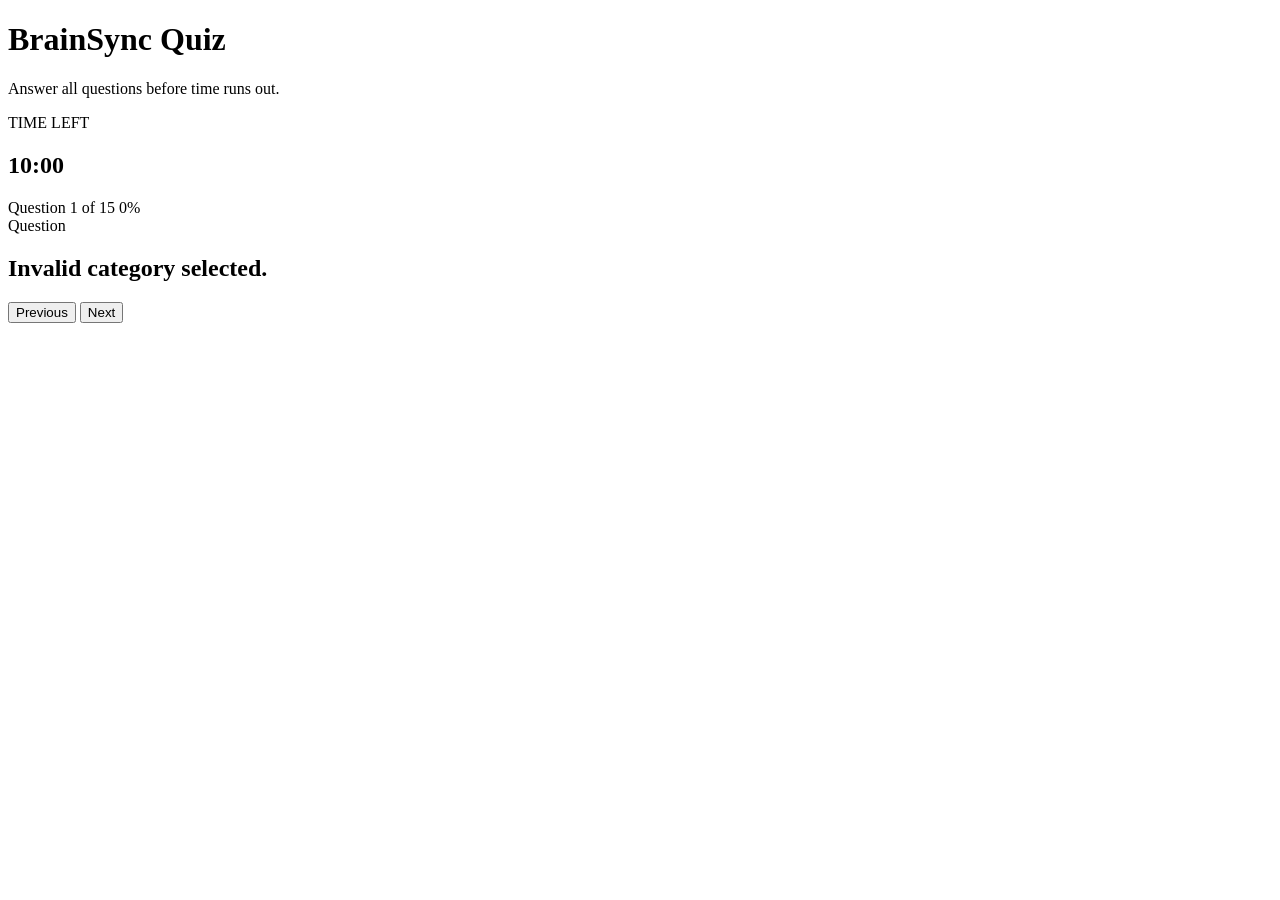
==== quiz/index.html @ c83a1ea0 "Add initial quiz HTML structure" ====
<!DOCTYPE html><html lang="en">
<head>
  <meta charset="UTF-8">
  <meta name="viewport" content="width=device-width, initial-scale=1.0">
  <title>BrainSync Quiz</title>  <link rel="preconnect" href="https://fonts.googleapis.com">
  <link rel="preconnect" href="https://fonts.gstatic.com" crossorigin>  <link href="https://fonts.googleapis.com/css2?family=Playfair+Display:wght@700;800&family=DM+Sans:wght@400;500;700&display=swap" rel="stylesheet">  <link rel="stylesheet" href="quiz.css">
</head><body><div class="container">  <header><div class="header-text">
  <h1 id="quizTitle">BrainSync Quiz</h1>
  <p>Answer all questions before time runs out.</p>
</div>

<div class="timer-card">
  <span>TIME LEFT</span>
  <h2 id="timer">10:00</h2>
</div>

  </header>  <div class="progress-info">
    <span id="questionNumber">
      Question 1 of 15
    </span><span id="percentage">
  0%
    </span>
    
</div>  <div class="progress-bar">
    <div id="progress"></div>
  </div>  <section class="quiz-card"><div class="question-tag">
  Question
</div>

<h2 id="question">
  Loading questions...
</h2>

<div id="answers">
</div>

  </section>  <div class="buttons"><button id="prevBtn">
  Previous
</button>

<button id="nextBtn">
  Next
</button>

  </div></div><script src="quiz.js"></script></body>
</html>
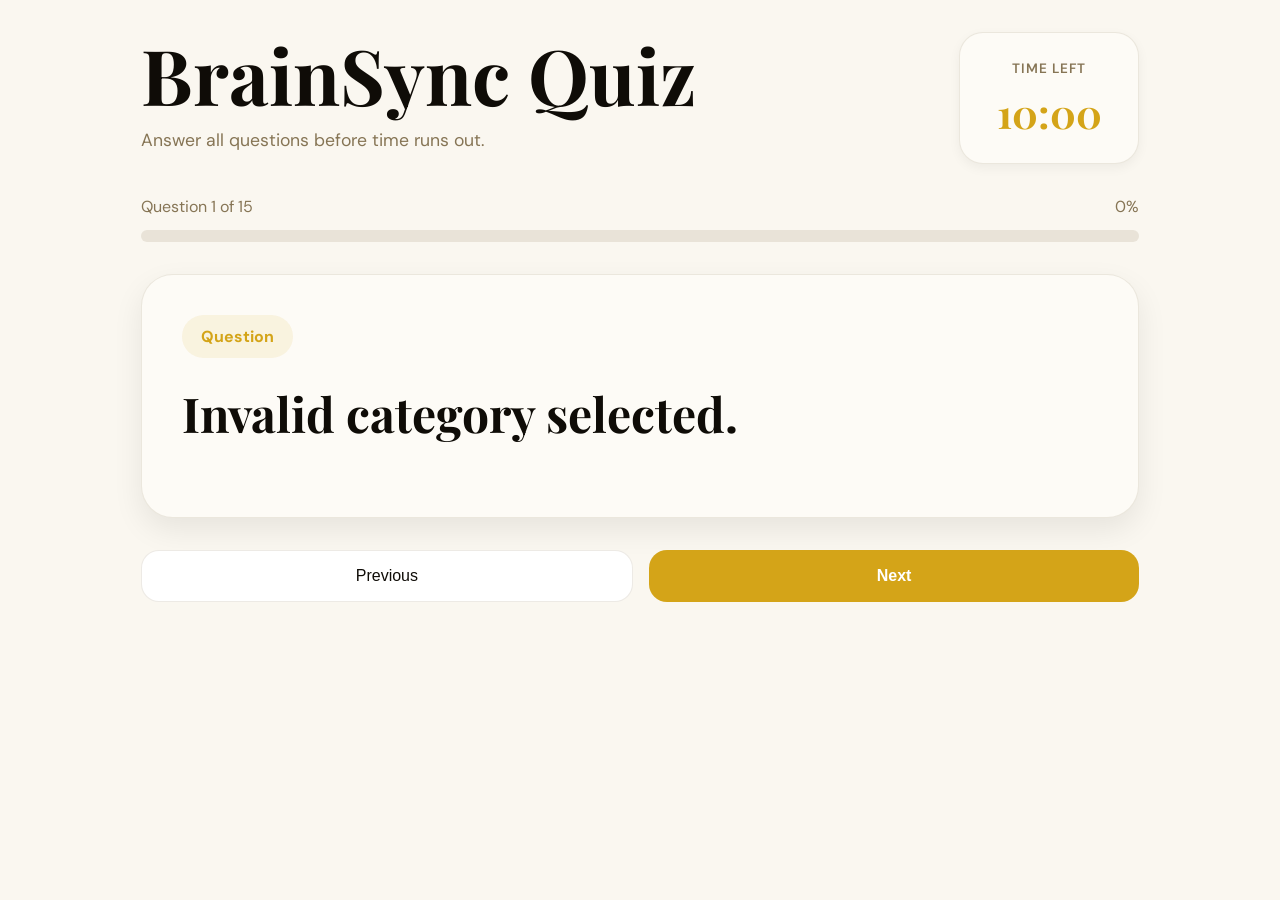
==== commit e7700591: "feat: update quiz page UI and timeout modal" ====
--- a/quiz/index.html
+++ b/quiz/index.html
@@ -1,46 +1,83 @@
-<!DOCTYPE html><html lang="en">
-<head>
-  <meta charset="UTF-8">
-  <meta name="viewport" content="width=device-width, initial-scale=1.0">
-  <title>BrainSync Quiz</title>  <link rel="preconnect" href="https://fonts.googleapis.com">
-  <link rel="preconnect" href="https://fonts.gstatic.com" crossorigin>  <link href="https://fonts.googleapis.com/css2?family=Playfair+Display:wght@700;800&family=DM+Sans:wght@400;500;700&display=swap" rel="stylesheet">  <link rel="stylesheet" href="quiz.css">
-</head><body><div class="container">  <header><div class="header-text">
-  <h1 id="quizTitle">BrainSync Quiz</h1>
-  <p>Answer all questions before time runs out.</p>
-</div>
+<!doctype html>
+<html lang="en">
+  <head>
+    <meta charset="UTF-8" />
+    <meta name="viewport" content="width=device-width, initial-scale=1.0" />
+    <title>BrainSync Quiz</title>
+    <link rel="preconnect" href="https://fonts.googleapis.com" />
+    <link rel="preconnect" href="https://fonts.gstatic.com" crossorigin />
+    <link
+      href="https://fonts.googleapis.com/css2?family=Playfair+Display:wght@700;800&family=DM+Sans:wght@400;500;700&display=swap"
+      rel="stylesheet"
+    />
+    <link rel="stylesheet" href="quiz.css" />
+  </head>
+  <body>
+    <div class="container">
+      <header>
+        <div class="header-text">
+          <h1 id="quizTitle">BrainSync Quiz</h1>
+          <p>Answer all questions before time runs out.</p>
+        </div>
 
-<div class="timer-card">
-  <span>TIME LEFT</span>
-  <h2 id="timer">10:00</h2>
-</div>
+        <div class="timer-card">
+          <span>TIME LEFT</span>
+          <h2 id="timer">10:00</h2>
+        </div>
+      </header>
+      <div class="progress-info">
+        <span id="questionNumber"> Question 1 of 15 </span
+        ><span id="percentage"> 0% </span>
+      </div>
+      <div class="progress-bar">
+        <div id="progress"></div>
+      </div>
+      <section class="quiz-card">
+        <div class="question-tag">Question</div>
 
-  </header>  <div class="progress-info">
-    <span id="questionNumber">
-      Question 1 of 15
-    </span><span id="percentage">
-  0%
-    </span>
-    
-</div>  <div class="progress-bar">
-    <div id="progress"></div>
-  </div>  <section class="quiz-card"><div class="question-tag">
-  Question
-</div>
+        <h2 id="question">Loading questions...</h2>
 
-<h2 id="question">
-  Loading questions...
-</h2>
+        <div id="answers"></div>
+      </section>
+      <div class="buttons">
+        <button id="prevBtn">Previous</button>
 
-<div id="answers">
-</div>
+        <button id="nextBtn">Next</button>
+      </div>
+    </div>
+    <dialog id="timeoutModal" class="modal">
+      <div class="modal-content">
+        <div class="modal-icon">
+          <svg
+            xmlns="http://www.w3.org/2000/svg"
+            width="64"
+            height="64"
+            viewBox="0 0 24 24"
+            fill="none"
+            stroke="#d4a418"
+            stroke-width="2"
+            stroke-linecap="round"
+            stroke-linejoin="round"
+          >
+            <path d="M5 22h14" />
+            <path d="M5 2h14" />
+            <path
+              d="M17 2v4a5 5 0 0 1-1.47 3.53L12 13l-3.53-3.47A5 5 0 0 1 7 6V2"
+            />
+            <path
+              d="M7 22v-4a5 5 0 0 1 1.47-3.53L12 11l3.53 3.47A5 5 0 0 1 17 18v4"
+            />
+          </svg>
+        </div>
+        <h2>Time is Up!</h2>
+        <p>
+          Your time limit has expired. Don't worry, we are saving your progress
+          and submitting your quiz answers now.
+        </p>
+        <button id="modalSubmitBtn" class="modal-btn">View Results</button>
+      </div>
+    </dialog>
 
-  </section>  <div class="buttons"><button id="prevBtn">
-  Previous
-</button>
-
-<button id="nextBtn">
-  Next
-</button>
-
-  </div></div><script src="quiz.js"></script></body>
+    <script src="quiz.js"></script>
+  </body>
 </html>
--- a/quiz/quiz.css
+++ b/quiz/quiz.css
@@ -0,0 +1,382 @@
+@import url("https://fonts.googleapis.com/css2?family=Playfair+Display:wght@700;800&family=DM+Sans:wght@400;500;700&display=swap");
+
+/* =========================
+   ROOT VARIABLES
+========================= */
+
+:root {
+  --primary: #d4a418;
+  --secondary: #867555;
+
+  --background: #faf7f0;
+  --surface: #fdfbf6;
+
+  --text: #0f0c07;
+  --muted: #867555;
+
+  --success: #22c55e;
+  --error: #ef4444;
+
+  --border: rgba(134, 117, 85, 0.15);
+
+  --shadow-sm: 0 4px 12px rgba(15, 12, 7, 0.05);
+
+  --shadow-md: 0 12px 30px rgba(15, 12, 7, 0.08);
+
+  --radius: 24px;
+
+  --transition: 0.3s ease;
+}
+
+/* =========================
+   RESET
+========================= */
+
+* {
+  margin: 0;
+  padding: 0;
+  box-sizing: border-box;
+}
+
+html {
+  scroll-behavior: smooth;
+}
+
+body {
+  min-height: 100vh;
+  font-family: "DM Sans", sans-serif;
+  background: var(--background);
+  color: var(--text);
+}
+
+/* =========================
+   CONTAINER
+========================= */
+.container {
+  max-width: 90%;
+  margin: 0 auto;
+  padding: 2rem 6%;
+}
+
+/* =========================
+   HEADER
+========================= */
+
+header {
+  display: flex;
+  justify-content: space-between;
+  align-items: flex-start;
+  gap: 2rem;
+  margin-bottom: 2rem;
+}
+
+.header-text {
+  flex: 1;
+}
+
+.header-text h1 {
+  font-family: "Playfair Display", serif;
+  font-size: clamp(2.8rem, 6vw, 5rem);
+  line-height: 1.1;
+  margin-bottom: 0.8rem;
+}
+
+.header-text p {
+  color: var(--muted);
+  font-size: 1.1rem;
+  margin-top: 0.5rem;
+}
+
+/* =========================
+   TIMER CARD
+========================= */
+
+.timer-card {
+  min-width: 180px;
+  background: var(--surface);
+  border: 1px solid var(--border);
+  border-radius: var(--radius);
+  padding: 1.5rem;
+  text-align: center;
+  box-shadow: var(--shadow-sm);
+}
+
+.timer-card span {
+  color: var(--muted);
+  font-size: 0.85rem;
+  font-weight: 600;
+  letter-spacing: 1px;
+}
+
+.timer-card h2 {
+  margin-top: 0.5rem;
+  color: var(--primary);
+  font-size: 2.5rem;
+  font-family: "Playfair Display", serif;
+}
+
+/* =========================
+   PROGRESS INFO
+========================= */
+
+.progress-info {
+  display: flex;
+  justify-content: space-between;
+  margin-bottom: 0.8rem;
+  font-size: 1rem;
+  color: var(--muted);
+}
+
+.progress-bar {
+  width: 100%;
+  height: 12px;
+  background: rgba(134, 117, 85, 0.15);
+  border-radius: 999px;
+  overflow: hidden;
+  margin-bottom: 2rem;
+}
+
+#progress {
+  width: 0%;
+  height: 100%;
+  background: var(--primary);
+  border-radius: 999px;
+  transition: 0.4s ease;
+}
+
+/*=========================
+   QUIZ CARD
+========================= */
+
+.quiz-card {
+  background: var(--surface);
+  border: 1px solid var(--border);
+  border-radius: 32px;
+  padding: 2.5rem;
+  box-shadow: var(--shadow-md);
+  margin-bottom: 2rem;
+}
+
+/* =========================
+   QUESTION TAG
+========================= */
+
+.question-tag {
+  display: inline-block;
+  padding: 0.7rem 1.2rem;
+  border-radius: 999px;
+  background: rgba(212, 164, 24, 0.1);
+  color: var(--primary);
+  font-weight: 700;
+  margin-bottom: 1.5rem;
+}
+
+/* =========================
+   QUESTION
+========================= */
+
+#question {
+  font-family: "Playfair Display", serif;
+  font-size: clamp(1.8rem, 4vw, 3rem);
+  line-height: 1.3;
+  margin-bottom: 2rem;
+}
+
+/* =========================
+   ANSWERS
+========================= */
+
+#answers {
+  display: flex;
+  flex-direction: column;
+  gap: 1rem;
+}
+
+/* =========================
+   ANSWER BUTTON
+========================= */
+
+.answer-btn {
+  width: 100%;
+  padding: 1.2rem 1.5rem;
+  border: 2px solid rgba(134, 117, 85, 0.15);
+  background: white;
+  border-radius: 18px;
+  text-align: left;
+  cursor: pointer;
+  font-size: 1rem;
+  font-family: "DM Sans", sans-serif;
+  transition: var(--transition);
+  display: block;
+  line-height: 1.5;
+}
+
+.answer-btn:hover {
+  border-color: var(--primary);
+  background: rgba(212, 164, 24, 0.05);
+}
+
+.answer-btn.selected {
+  border-color: var(--primary);
+  background: rgba(212, 164, 24, 0.12);
+  font-weight: 600;
+}
+
+/* =========================
+   BUTTON SECTION
+========================= */
+
+.buttons {
+  display: flex;
+  justify-content: space-between;
+  gap: 1rem;
+}
+
+/* Previous */
+
+#prevBtn {
+  flex: 1;
+  padding: 1rem;
+  border: 1px solid var(--border);
+  border-radius: 18px;
+  background: white;
+  color: var(--text);
+  font-size: 1rem;
+  cursor: pointer;
+  transition: var(--transition);
+}
+
+#prevBtn:hover {
+  border-color: var(--primary);
+}
+
+#prevBtn:disabled {
+  opacity: 0.5;
+  cursor: not-allowed;
+}
+
+/* Next */
+
+#nextBtn {
+  flex: 1;
+  padding: 1rem;
+  border: none;
+  border-radius: 18px;
+  background: var(--primary);
+  color: white;
+  font-size: 1rem;
+  font-weight: 700;
+  cursor: pointer;
+  transition: var(--transition);
+}
+
+#nextBtn:hover {
+  transform: translateY(-2px);
+  box-shadow: 0 10px 20px rgba(212, 164, 24, 0.25);
+}
+
+/* =========================
+   MODAL STYLING
+========================= */
+.modal {
+  border: none;
+  border-radius: var(--radius);
+  background: var(--surface);
+  box-shadow: var(--shadow-md);
+  max-width: 450px;
+  width: 90%;
+  margin: auto;
+  padding: 2.5rem;
+  outline: none;
+}
+
+/* Semi-transparent blur backdrop behind the modal */
+.modal::backdrop {
+  background: rgba(15, 12, 7, 0.4);
+  backdrop-filter: blur(4px);
+}
+
+.modal-content {
+  display: flex;
+  flex-direction: column;
+  align-items: center;
+  text-align: center;
+}
+
+.modal-icon {
+  font-size: 3rem;
+  margin-bottom: 1rem;
+}
+
+.modal-content h2 {
+  font-family: "Playfair Display", serif;
+  color: var(--text);
+  font-size: 2rem;
+  margin-bottom: 0.75rem;
+}
+
+.modal-content p {
+  color: var(--muted);
+  line-height: 1.6;
+  margin-bottom: 2rem;
+  font-size: 1rem;
+}
+
+.modal-btn {
+  width: 100%;
+  padding: 1rem;
+  border: none;
+  border-radius: 18px;
+  background: var(--primary);
+  color: white;
+  font-size: 1rem;
+  font-weight: 700;
+  cursor: pointer;
+  transition: var(--transition);
+}
+
+.modal-btn:hover {
+  transform: translateY(-2px);
+  box-shadow: 0 10px 20px rgba(212, 164, 24, 0.25);
+}
+
+/* =========================
+   MOBILE
+========================= */
+
+@media (max-width: 900px) {
+  header {
+    flex-direction: column;
+  }
+
+  .timer-card {
+    width: 100%;
+  }
+
+  .quiz-card {
+    padding: 2rem;
+  }
+}
+
+@media (max-width: 600px) {
+  .container {
+    padding: 2rem 5%;
+  }
+
+  .buttons {
+    flex-direction: column;
+  }
+
+  #prevBtn,
+  #nextBtn {
+    width: 100%;
+  }
+
+  .header-text h1 {
+    font-size: 3rem;
+  }
+
+  #question {
+    font-size: 1.8rem;
+  }
+}
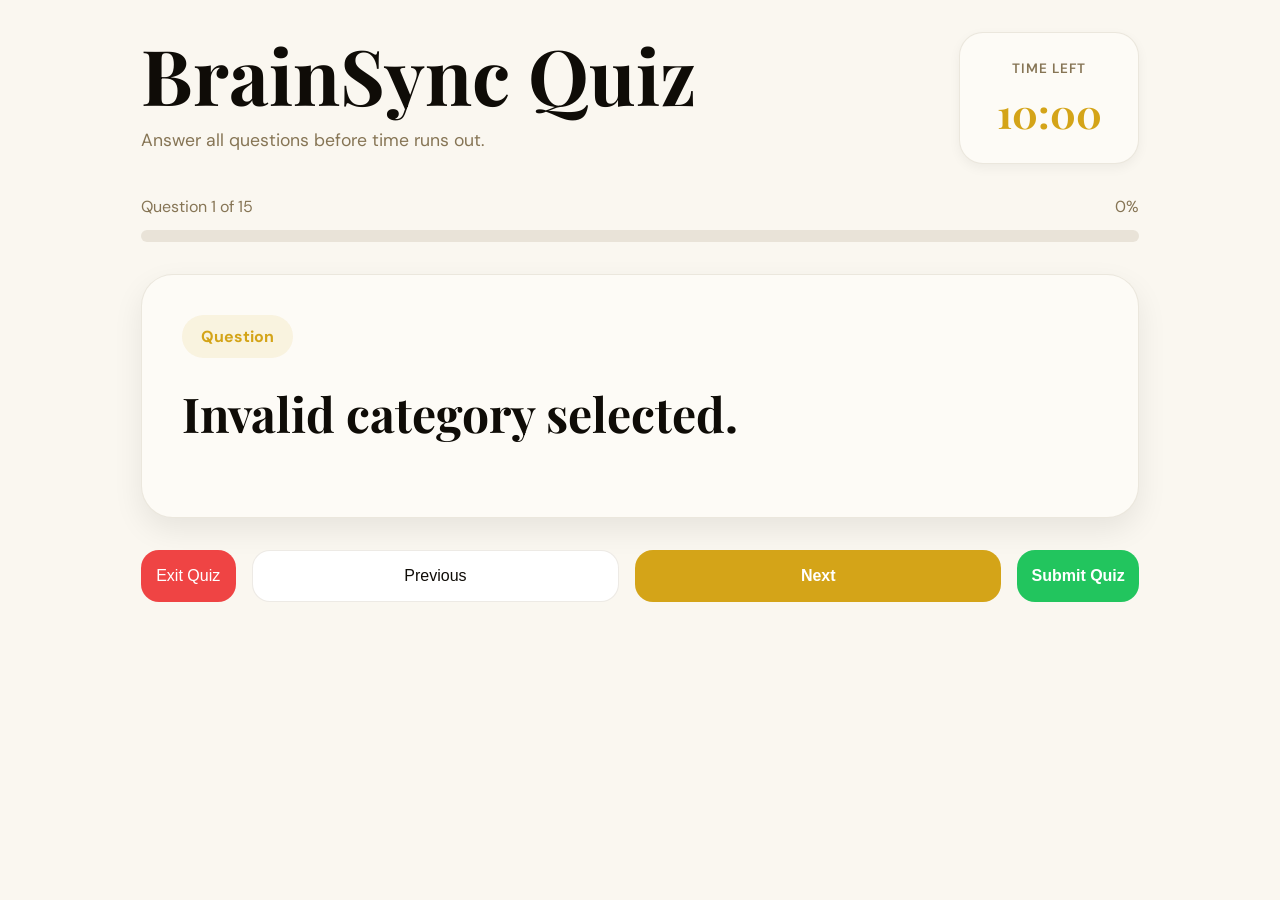
==== commit 8437adc7: "feat: improve quiz navigation and submission experience" ====
--- a/quiz/index.html
+++ b/quiz/index.html
@@ -40,11 +40,14 @@
         <div id="answers"></div>
       </section>
       <div class="buttons">
+        <button id="exitBtn">Exit Quiz</button>
         <button id="prevBtn">Previous</button>
-
         <button id="nextBtn">Next</button>
+        <button id="submitBtn">Submit Quiz</button>
       </div>
     </div>
+
+    <!-- Time out modal -->
     <dialog id="timeoutModal" class="modal">
       <div class="modal-content">
         <div class="modal-icon">
@@ -78,6 +81,39 @@
       </div>
     </dialog>
 
+    <!-- Exit quiz confirmation modal -->
+    <dialog id="exitModal" class="modal">
+      <div class="modal-content">
+        <h2>Exit Quiz?</h2>
+
+        <p>
+          Your current quiz progress will not be saved. Are you sure you want to
+          leave?
+        </p>
+
+        <button id="continueQuizBtn" class="modal-btn">Continue Quiz</button>
+
+        <button id="confirmExitBtn" class="modal-btn secondary-btn">
+          Exit Quiz
+        </button>
+      </div>
+    </dialog>
+
+    <!-- Submission confirmation modal -->
+    <dialog id="submitModal" class="modal">
+      <div class="modal-content">
+        <h2>Submit Quiz?</h2>
+
+        <p id="submitMessage">Checking unanswered questions...</p>
+
+        <button id="cancelSubmitBtn" class="modal-btn">Continue Quiz</button>
+
+        <button id="confirmSubmitBtn" class="modal-btn secondary-btn">
+          Submit Quiz
+        </button>
+      </div>
+    </dialog>
+
     <script src="quiz.js"></script>
   </body>
 </html>
--- a/quiz/quiz.css
+++ b/quiz/quiz.css
@@ -246,11 +246,12 @@
   transition: var(--transition);
 }
 
-#prevBtn:hover {
+#prevBtn:not(:disabled):hover {
   border-color: var(--primary);
 }
 
-#prevBtn:disabled {
+#prevBtn:disabled,
+#nextBtn:disabled {
   opacity: 0.5;
   cursor: not-allowed;
 }
@@ -270,9 +271,46 @@
   transition: var(--transition);
 }
 
-#nextBtn:hover {
+#nextBtn:not(:disabled):hover {
   transform: translateY(-2px);
   box-shadow: 0 10px 20px rgba(212, 164, 24, 0.25);
+}
+
+/* Exit */
+#exitBtn {
+  /* flex: 1; */
+  padding: 1rem 0.9rem;
+  border: 1px solid rgba(239, 68, 68, 0.25);
+  border-radius: 18px;
+  background: #ef4444;
+  color: white;
+  font-size: 1rem;
+  cursor: pointer;
+  transition: var(--transition);
+}
+
+#exitBtn:hover {
+  background: rgba(239, 68, 68, 0.08);
+  color: black;
+}
+
+/* Submit */
+#submitBtn {
+  /* flex: 1; */
+  padding: 1rem 0.9rem;
+  border: none;
+  border-radius: 18px;
+  background: var(--success);
+  color: white;
+  font-size: 1rem;
+  font-weight: 700;
+  cursor: pointer;
+  transition: var(--transition);
+}
+
+#submitBtn:hover {
+  background: rgba(239, 68, 68, 0.08);
+  color: black;
 }
 
 /* =========================
@@ -340,6 +378,13 @@
   box-shadow: 0 10px 20px rgba(212, 164, 24, 0.25);
 }
 
+.secondary-btn {
+  margin-top: 1rem;
+  background: white;
+  color: var(--text);
+  border: 1px solid var(--border);
+}
+
 /* =========================
    MOBILE
 ========================= */
